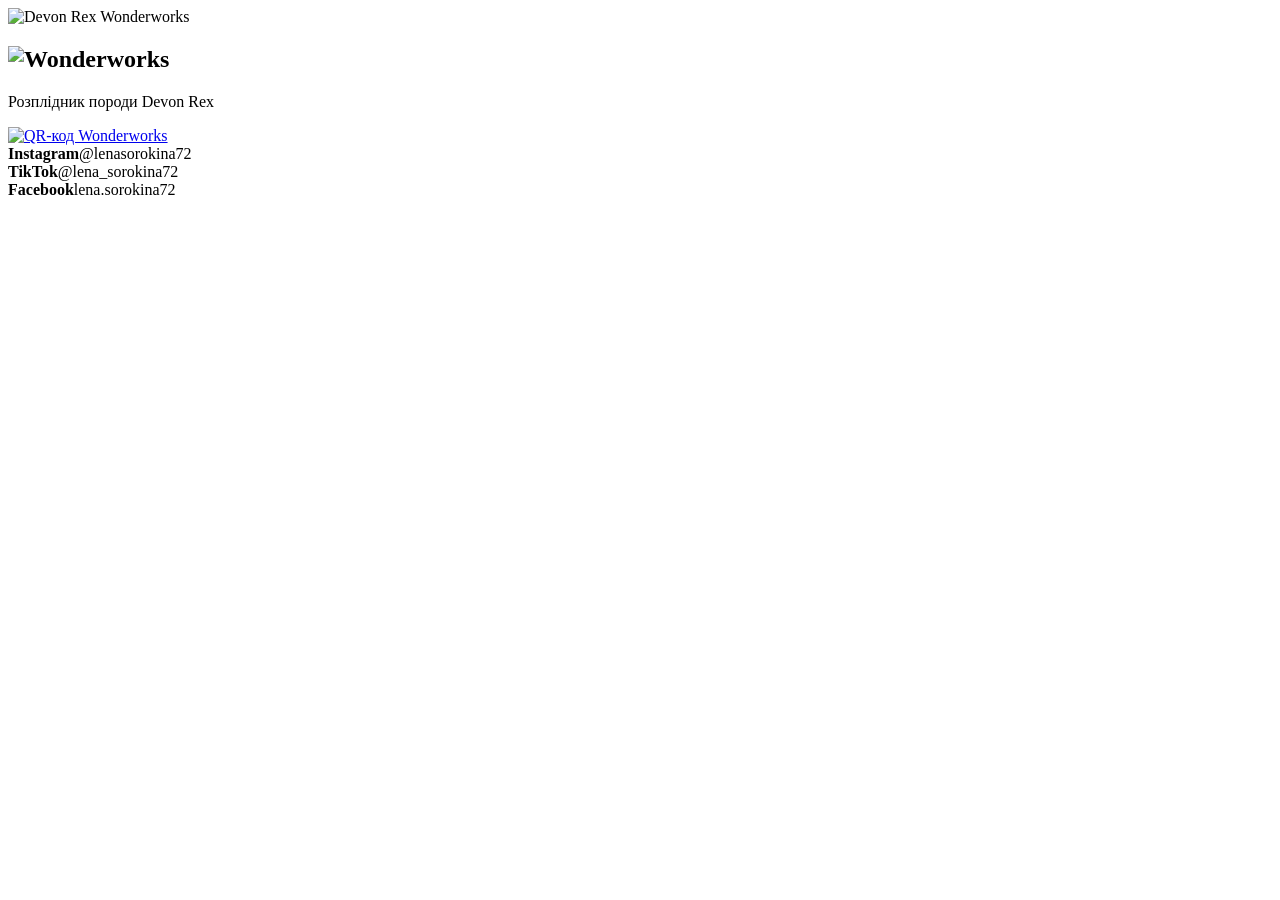
==== index.html @ a9ab5b93 "Add Wonderworks exhibition card" ====
<!doctype html>
<html lang="uk">
<head>
<meta charset="utf-8">
<meta name="viewport" content="width=device-width, initial-scale=1, viewport-fit=cover">
<meta name="theme-color" content="#f3e7ef">
<meta name="description" content="Wonderworks — розплідник породи Devon Rex. Виставкова QR-картка.">
<title>Wonderworks — Devon Rex</title>
<link rel="preconnect" href="https://fonts.googleapis.com">
<link rel="preconnect" href="https://fonts.gstatic.com" crossorigin>
<link href="https://fonts.googleapis.com/css2?family=Manrope:wght@400;500;600&display=swap" rel="stylesheet">
<link rel="stylesheet" href="assets/css/card.css">
</head>
<body>
<main class="page-stage">
  <article class="page-shell exhibition-page" aria-label="Wonderworks Devon Rex">
    <header class="brand">
      <div class="brand__logo-wrap">
        <img class="brand__logo" src="assets/img/logo-approved-v3.png" width="1832" height="1136" alt="Devon Rex Wonderworks">
      </div>
      <h1 class="brand__name">
        <img class="brand__wordmark" src="assets/img/wonderworks-wordmark-v6.svg" width="782" height="92" alt="Wonderworks">
      </h1>
      <p class="brand__subtitle">Розплідник породи <span lang="en">Devon Rex</span></p>
    </header>

    <div class="exhibition-content">
      <a class="card-qr" href="socials.html" aria-label="Відкрити соціальні мережі Wonderworks">
        <img src="qr/wonderworks_socials_review_qr_v2.png" width="820" height="820" alt="QR-код Wonderworks">
      </a>

      <section class="card-socials" aria-label="Соціальні мережі Wonderworks">
        <div class="card-social"><img src="assets/icons/instagram.svg" alt=""><strong>Instagram</strong><span>@lenasorokina72</span></div>
        <div class="card-social"><img src="assets/icons/tiktok.svg" alt=""><strong>TikTok</strong><span>@lena_sorokina72</span></div>
        <div class="card-social"><img src="assets/icons/facebook.svg" alt=""><strong>Facebook</strong><span>lena.sorokina72</span></div>
      </section>
    </div>
  </article>
</main>
</body>
</html>
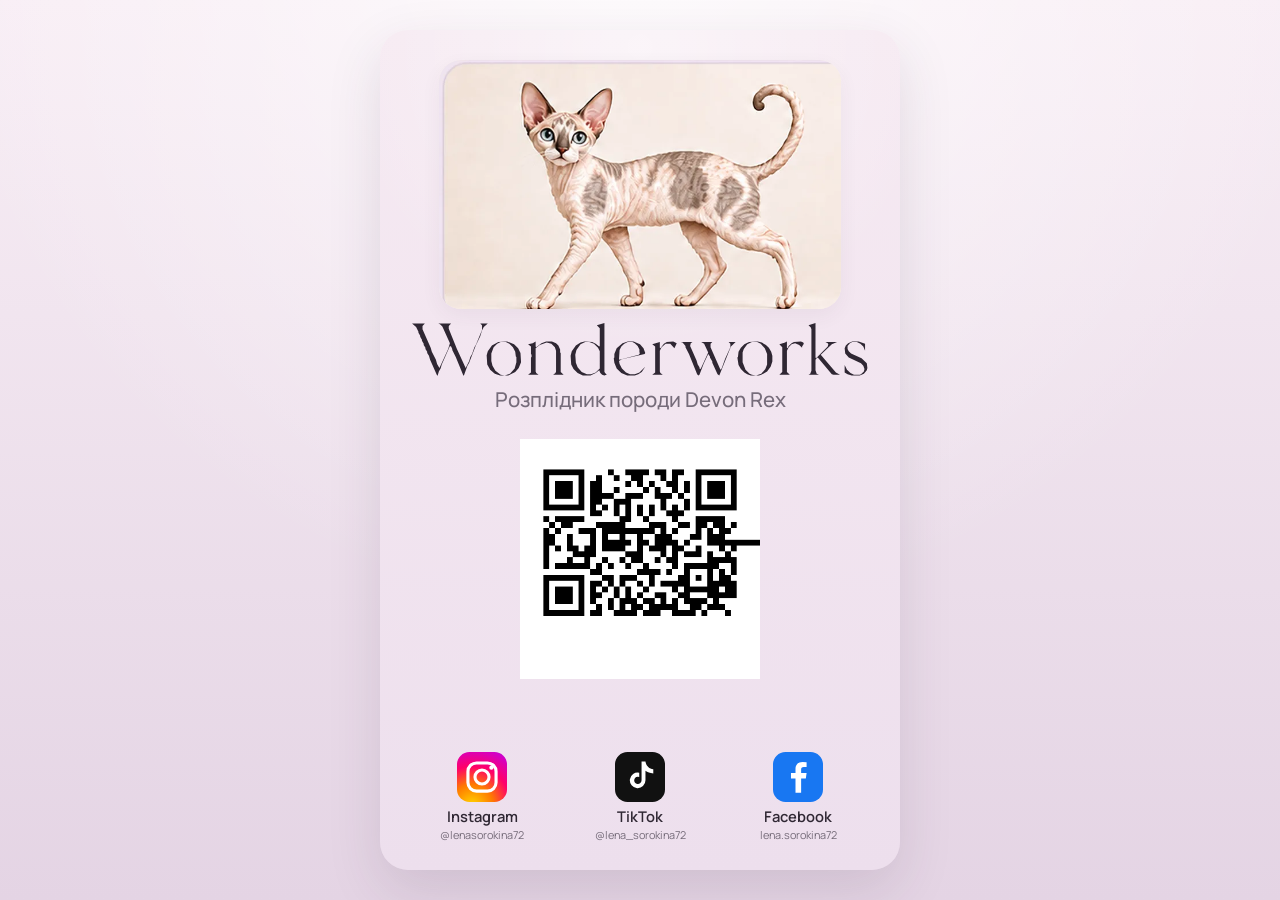
==== commit 3367e158: "Use optimized Wonderworks image on exhibition card" ====
--- a/index.html
+++ b/index.html
@@ -16,7 +16,7 @@
   <article class="page-shell exhibition-page" aria-label="Wonderworks Devon Rex">
     <header class="brand">
       <div class="brand__logo-wrap">
-        <img class="brand__logo" src="assets/img/logo-approved-v3.png" width="1832" height="1136" alt="Devon Rex Wonderworks">
+        <img class="brand__logo" src="assets/img/logo-approved-v3.webp" width="700" height="434" alt="Devon Rex Wonderworks">
       </div>
       <h1 class="brand__name">
         <img class="brand__wordmark" src="assets/img/wonderworks-wordmark-v6.svg" width="782" height="92" alt="Wonderworks">
--- a/assets/css/card.css
+++ b/assets/css/card.css
@@ -0,0 +1,120 @@
+@import url("base.css");
+
+.exhibition-page{
+  align-items:center;
+}
+
+.exhibition-content{
+  width:100%;
+  flex:1 1 auto;
+  min-height:0;
+  padding-top:26px;
+  display:flex;
+  flex-direction:column;
+  align-items:center;
+  justify-content:space-between;
+}
+
+.card-qr{
+  width:240px;
+  max-width:56%;
+  display:block;
+  flex:0 0 auto;
+  margin-inline:auto;
+  align-self:center;
+  text-decoration:none;
+  -webkit-tap-highlight-color:transparent;
+}
+
+.card-qr img{
+  width:100%;
+  height:auto;
+  display:block;
+  margin-inline:auto;
+  background:#fff;
+}
+
+.card-socials{
+  width:100%;
+  display:grid;
+  grid-template-columns:repeat(3,minmax(0,1fr));
+  gap:18px;
+  align-items:start;
+}
+
+.card-social{
+  min-width:0;
+  display:grid;
+  justify-items:center;
+  text-align:center;
+  gap:4px;
+}
+
+.card-social img{
+  width:50px;
+  height:50px;
+}
+
+.card-social strong{
+  margin-top:2px;
+  font-size:.92rem;
+  font-weight:600;
+  line-height:1.15;
+}
+
+.card-social span{
+  max-width:100%;
+  color:var(--muted);
+  font-size:.68rem;
+  line-height:1.18;
+  overflow-wrap:anywhere;
+}
+
+@media(max-width:560px){
+  .exhibition-content{
+    padding-top:26px;
+    justify-content:flex-start;
+    gap:28px;
+  }
+  .card-qr{
+    width:min(56vw,230px);
+    max-width:none;
+    margin-top:auto;
+  }
+  .card-socials{
+    gap:10px;
+    margin-top:auto;
+  }
+  .card-social img{width:50px;height:50px}
+  .card-social strong{font-size:.88rem}
+  .card-social span{font-size:.64rem}
+}
+
+@media(max-width:380px){
+  .exhibition-content{gap:22px;padding-top:22px}
+  .card-qr{width:min(58vw,220px)}
+  .card-socials{gap:6px}
+  .card-social img{width:46px;height:46px}
+  .card-social strong{font-size:.82rem}
+  .card-social span{font-size:.60rem}
+}
+
+@page{size:A5 portrait;margin:0}
+@media print{
+  html,body{width:148mm;height:210mm;background:none}
+  .page-stage{width:148mm;height:210mm;min-height:0;padding:0;display:block}
+  .page-shell{
+    width:148mm;height:210mm;padding:10mm 10mm 8mm;
+    border-radius:0;box-shadow:none;
+    print-color-adjust:exact;-webkit-print-color-adjust:exact;
+  }
+  .brand__logo-wrap{width:88%;border-radius:5mm;margin-bottom:4mm}
+  .brand__wordmark{width:100%}
+  .brand__subtitle{font-size:5.3mm;margin-top:2.5mm}
+  .exhibition-content{padding-top:6mm}
+  .card-qr{width:52mm;max-width:none}
+  .card-socials{gap:4mm}
+  .card-social img{width:13mm;height:13mm}
+  .card-social strong{font-size:3.8mm}
+  .card-social span{font-size:2.6mm}
+}
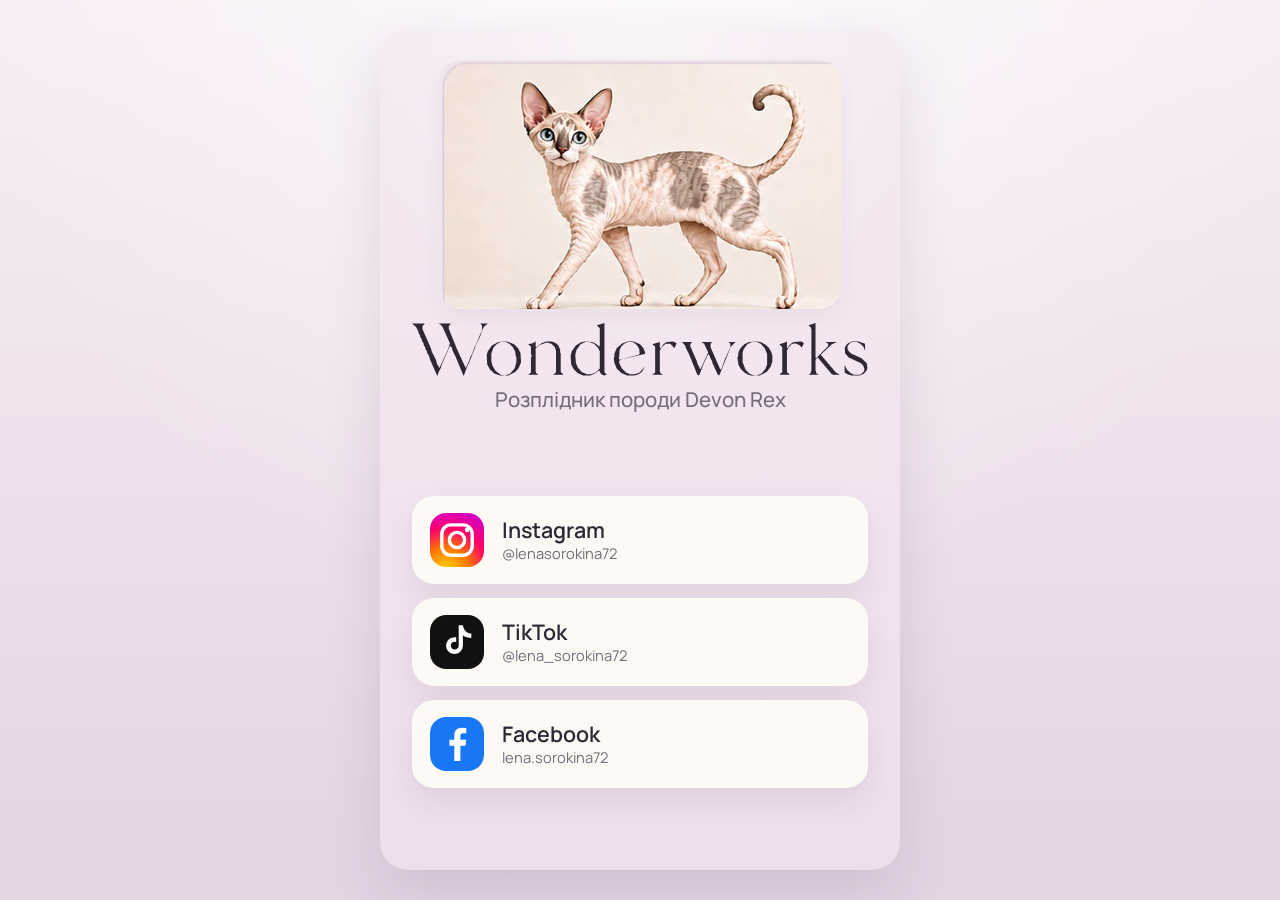
==== commit 1195147f: "Make social page the GitHub Pages root" ====
--- a/index.html
+++ b/index.html
@@ -4,37 +4,40 @@
 <meta charset="utf-8">
 <meta name="viewport" content="width=device-width, initial-scale=1, viewport-fit=cover">
 <meta name="theme-color" content="#f3e7ef">
-<meta name="description" content="Wonderworks — розплідник породи Devon Rex. Виставкова QR-картка.">
-<title>Wonderworks — Devon Rex</title>
+<meta name="description" content="Wonderworks — розплідник породи Devon Rex. Соціальні мережі.">
+<title>Wonderworks — соціальні мережі</title>
 <link rel="preconnect" href="https://fonts.googleapis.com">
 <link rel="preconnect" href="https://fonts.gstatic.com" crossorigin>
 <link href="https://fonts.googleapis.com/css2?family=Manrope:wght@400;500;600&display=swap" rel="stylesheet">
-<link rel="stylesheet" href="assets/css/card.css">
+<link rel="stylesheet" href="assets/css/styles.css">
 </head>
 <body>
 <main class="page-stage">
-  <article class="page-shell exhibition-page" aria-label="Wonderworks Devon Rex">
+  <article class="page-shell social-page" aria-labelledby="brand-name">
     <header class="brand">
       <div class="brand__logo-wrap">
         <img class="brand__logo" src="assets/img/logo-approved-v3.webp" width="700" height="434" alt="Devon Rex Wonderworks">
       </div>
-      <h1 class="brand__name">
+      <h1 id="brand-name" class="brand__name">
         <img class="brand__wordmark" src="assets/img/wonderworks-wordmark-v6.svg" width="782" height="92" alt="Wonderworks">
       </h1>
       <p class="brand__subtitle">Розплідник породи <span lang="en">Devon Rex</span></p>
     </header>
 
-    <div class="exhibition-content">
-      <a class="card-qr" href="socials.html" aria-label="Відкрити соціальні мережі Wonderworks">
-        <img src="qr/wonderworks_socials_review_qr_v2.png" width="820" height="820" alt="QR-код Wonderworks">
+    <nav class="socials" aria-label="Соціальні мережі Wonderworks">
+      <a class="social-card" href="https://www.instagram.com/lenasorokina72" target="_blank" rel="noopener noreferrer">
+        <span class="social-card__icon"><img src="assets/icons/instagram.svg" alt=""></span>
+        <span class="social-card__copy"><span class="social-card__name">Instagram</span><span class="social-card__handle">@lenasorokina72</span></span>
       </a>
-
-      <section class="card-socials" aria-label="Соціальні мережі Wonderworks">
-        <div class="card-social"><img src="assets/icons/instagram.svg" alt=""><strong>Instagram</strong><span>@lenasorokina72</span></div>
-        <div class="card-social"><img src="assets/icons/tiktok.svg" alt=""><strong>TikTok</strong><span>@lena_sorokina72</span></div>
-        <div class="card-social"><img src="assets/icons/facebook.svg" alt=""><strong>Facebook</strong><span>lena.sorokina72</span></div>
-      </section>
-    </div>
+      <a class="social-card" href="https://www.tiktok.com/@lena_sorokina72" target="_blank" rel="noopener noreferrer">
+        <span class="social-card__icon"><img src="assets/icons/tiktok.svg" alt=""></span>
+        <span class="social-card__copy"><span class="social-card__name">TikTok</span><span class="social-card__handle">@lena_sorokina72</span></span>
+      </a>
+      <a class="social-card" href="https://www.facebook.com/lena.sorokina72" target="_blank" rel="noopener noreferrer">
+        <span class="social-card__icon"><img src="assets/icons/facebook.svg" alt=""></span>
+        <span class="social-card__copy"><span class="social-card__name">Facebook</span><span class="social-card__handle">lena.sorokina72</span></span>
+      </a>
+    </nav>
   </article>
 </main>
 </body>
--- a/assets/css/styles.css
+++ b/assets/css/styles.css
@@ -0,0 +1,111 @@
+@import url("base.css");
+
+.social-page{
+  align-items:center;
+}
+
+.socials{
+  width:100%;
+  flex:1 1 auto;
+  min-height:0;
+  padding-top:30px;
+  display:flex;
+  flex-direction:column;
+  justify-content:center;
+  gap:14px;
+}
+
+.social-card{
+  width:100%;
+  min-height:88px;
+  padding:14px 18px;
+  display:grid;
+  grid-template-columns:56px minmax(0,1fr);
+  align-items:center;
+  gap:16px;
+  color:inherit;
+  text-decoration:none;
+  background:var(--surface);
+  border:0;
+  border-radius:22px;
+  box-shadow:0 13px 30px rgba(65,46,71,.09);
+  transition:transform 160ms ease,box-shadow 160ms ease,background 160ms ease;
+  -webkit-tap-highlight-color:transparent;
+}
+
+.social-card__icon{
+  width:54px;
+  height:54px;
+  display:grid;
+  place-items:center;
+  border-radius:16px;
+  overflow:hidden;
+}
+
+.social-card__icon img{width:100%;height:100%}
+
+.social-card__copy{
+  min-width:0;
+  display:grid;
+  gap:3px;
+  text-align:left;
+}
+
+.social-card__name{
+  color:var(--text);
+  font-size:1.34rem;
+  font-weight:600;
+  line-height:1.08;
+}
+
+.social-card__handle{
+  color:var(--muted);
+  font-size:.92rem;
+  line-height:1.24;
+  overflow-wrap:anywhere;
+}
+
+@media(hover:hover) and (pointer:fine){
+  .social-card:hover{
+    transform:translateY(-2px);
+    background:var(--surface-hover);
+    box-shadow:0 17px 38px rgba(65,46,71,.13);
+  }
+}
+
+.social-card:focus-visible{
+  outline:3px solid rgba(111,91,142,.34);
+  outline-offset:4px;
+}
+
+@media(max-width:560px){
+  .socials{
+    padding-top:28px;
+    justify-content:flex-start;
+    gap:14px;
+  }
+  .social-card{
+    min-height:86px;
+    padding:13px 16px;
+    grid-template-columns:54px minmax(0,1fr);
+    gap:15px;
+    border-radius:21px;
+  }
+  .social-card__icon{width:52px;height:52px;border-radius:15px}
+  .social-card__name{font-size:1.28rem}
+  .social-card__handle{font-size:.90rem}
+}
+
+@media(max-width:380px){
+  .socials{padding-top:24px;gap:12px}
+  .social-card{
+    min-height:80px;
+    padding:11px 13px;
+    grid-template-columns:48px minmax(0,1fr);
+    gap:12px;
+    border-radius:18px;
+  }
+  .social-card__icon{width:46px;height:46px;border-radius:13px}
+  .social-card__name{font-size:1.18rem}
+  .social-card__handle{font-size:.84rem}
+}
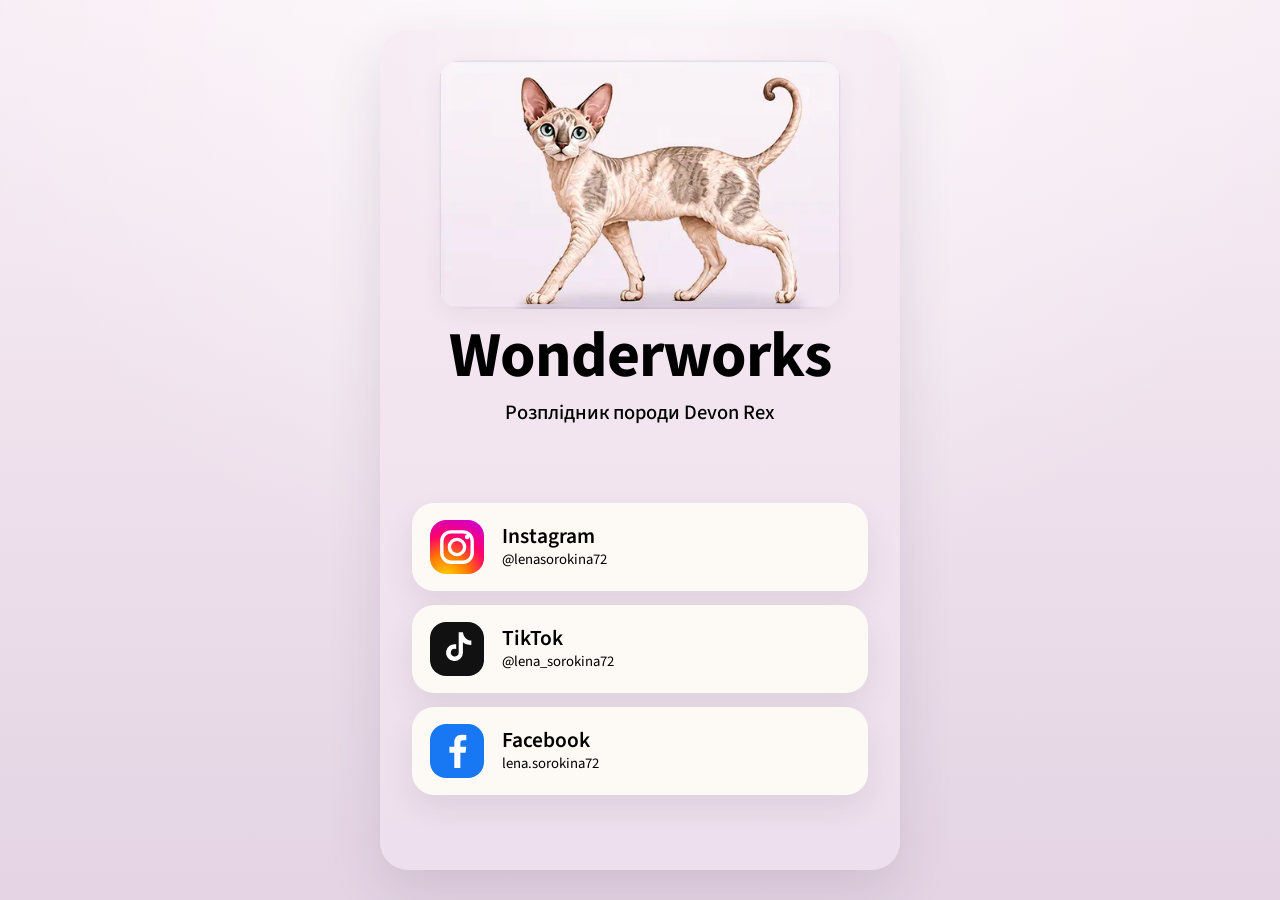
==== commit f0f26141: "Replace Wonderworks SVG wordmark with Source Sans 3 and black text" ====
--- a/index.html
+++ b/index.html
@@ -8,7 +8,7 @@
 <title>Wonderworks — соціальні мережі</title>
 <link rel="preconnect" href="https://fonts.googleapis.com">
 <link rel="preconnect" href="https://fonts.gstatic.com" crossorigin>
-<link href="https://fonts.googleapis.com/css2?family=Manrope:wght@400;500;600&display=swap" rel="stylesheet">
+<link href="https://fonts.googleapis.com/css2?family=Source+Sans+3:wght@400;500;600;700&display=swap" rel="stylesheet">
 <link rel="stylesheet" href="assets/css/styles.css">
 </head>
 <body>
@@ -18,9 +18,7 @@
       <div class="brand__logo-wrap">
         <img class="brand__logo" src="assets/img/logo-approved-v3.webp" width="700" height="434" alt="Devon Rex Wonderworks">
       </div>
-      <h1 id="brand-name" class="brand__name">
-        <img class="brand__wordmark" src="assets/img/wonderworks-wordmark-v6.svg" width="782" height="92" alt="Wonderworks">
-      </h1>
+      <h1 id="brand-name" class="brand__name">Wonderworks</h1>
       <p class="brand__subtitle">Розплідник породи <span lang="en">Devon Rex</span></p>
     </header>
 
